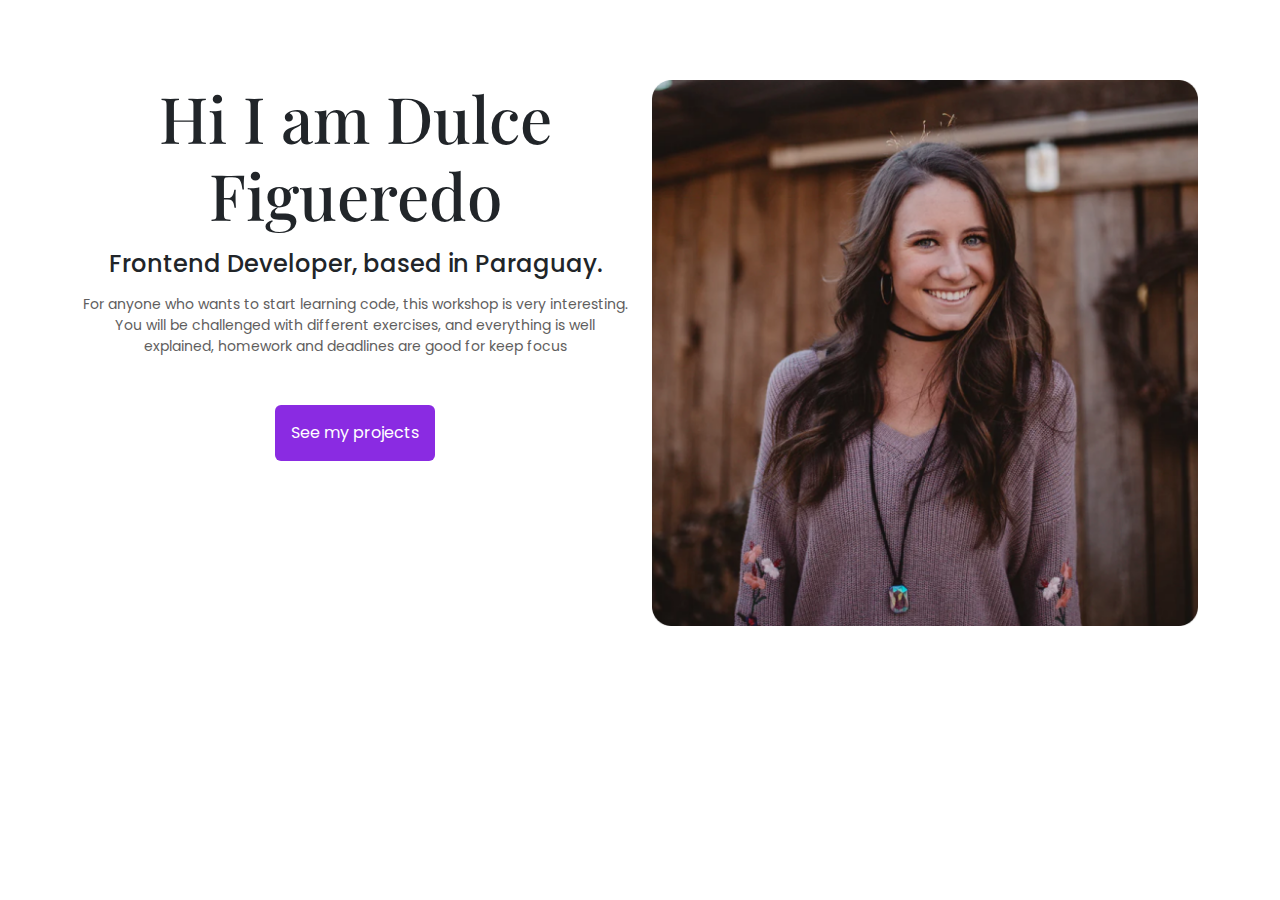
==== index.html @ ec81eaab "delete some files never uses and change the name to index" ====
<!DOCTYPE html>
<html lang="en">
  <head>
    <meta charset="UTF-8" />
    <meta name="viewport" content="width=device-width, initial-scale=1.0" />
    <link rel="stylesheet" href="css/style.css" />
    <link
      href="https://cdn.jsdelivr.net/npm/bootstrap@5.3.3/dist/css/bootstrap.min.css"
      rel="stylesheet"
      integrity="sha384-QWTKZyjpPEjISv5WaRU9OFeRpok6YctnYmDr5pNlyT2bRjXh0JMhjY6hW+ALEwIH"
      crossorigin="anonymous"
    />
    <link
      rel="stylesheet"
      href="https://cdn.jsdelivr.net/npm/bootstrap-icons@1.11.3/font/bootstrap-icons.min.css"
    />
    <link rel="preconnect" href="https://fonts.googleapis.com" />
    <link rel="preconnect" href="https://fonts.gstatic.com" crossorigin />
    <link
      href="https://fonts.googleapis.com/css2?family=Playfair+Display:ital,wght@0,400..900;1,400..900&family=Poppins:ital,wght@0,100;0,200;0,300;0,400;0,500;0,600;0,700;0,800;0,900;1,100;1,200;1,300;1,400;1,500;1,600;1,700;1,800;1,900&display=swap"
      rel="stylesheet"
    />
    <script
      src="https://cdn.jsdelivr.net/npm/bootstrap@5.3.3/dist/js/bootstrap.bundle.min.js"
      integrity="sha384-YvpcrYf0tY3lHB60NNkmXc5s9fDVZLESaAA55NDzOxhy9GkcIdslK1eN7N6jIeHz"
      crossorigin="anonymous"
    ></script>

    <title>Dulce Figueredo - About</title>
  </head>
  <body>
    <div class="container">
      <div class="row">
        <div class="col-lg-6">
          <h1 class="mb-3">Hi I am Dulce Figueredo</h1>
          <h2 class="mb-3">Frontend Developer, based in Paraguay.</h2>
          <p class="mb-5">
            For anyone who wants to start learning code, this workshop is very
            interesting. You will be challenged with different exercises, and
            everything is well explained, homework and deadlines are good for
            keep focus
          </p>
          <a href="#" title="See about projects" class="btn btn-style mb-5">See my projects</a>
        </div>
        <div class="col-lg-6">
          <img class="img-fluid" src="images/cwgI-patricia.png" alt="logo" />
        </div>
      </div>
    </div>

    <script src="js/index.js"></script>
  </body>
</html>
---- css/style.css ----
:root {
  --first-color: blueviolet;
  --secondary-color: rgb(54, 54, 245);
  --white-color: white;
  --grey-color: rgb(95, 94, 94);
  --black-color: black;
  --font-first: "Playfair Display", serif;
  --font-second: "Poppins", sans-serif;
}

* {
  margin: 0;
  padding: 0;
}

.container {
    margin-top: 80px;
}

.row {
  display: flex !important;
  justify-content: center !important;
  text-align: center !important;
}

h1 {
  font-family: var(--font-first);
  font-size: 64px !important;
  line-height: 80px;
}

h2 {
  font-family: var(--font-second);
  font-size: 24px !important;
}

p {
  font-family: var(--font-second);
  color: var(--grey-color);
  font-size: 14px;
}

.btn-style {
  background-color: var(--first-color) !important;
  color: var(--white-color) !important;
  font-family: var(--font-second) !important;
  padding: 15px !important;
}

.btn-style:hover {
  background-color: rgb(130, 70, 199) !important;
}

@media (max-width: 400px) {
  h1 {
    font-size: 30px !important;
  }

  h2 {
    font-size: 16px !important;
  }

  p {
    font-size: 12px !important;
  }

  .btn-style {
    padding: 10px !important;
  }
}
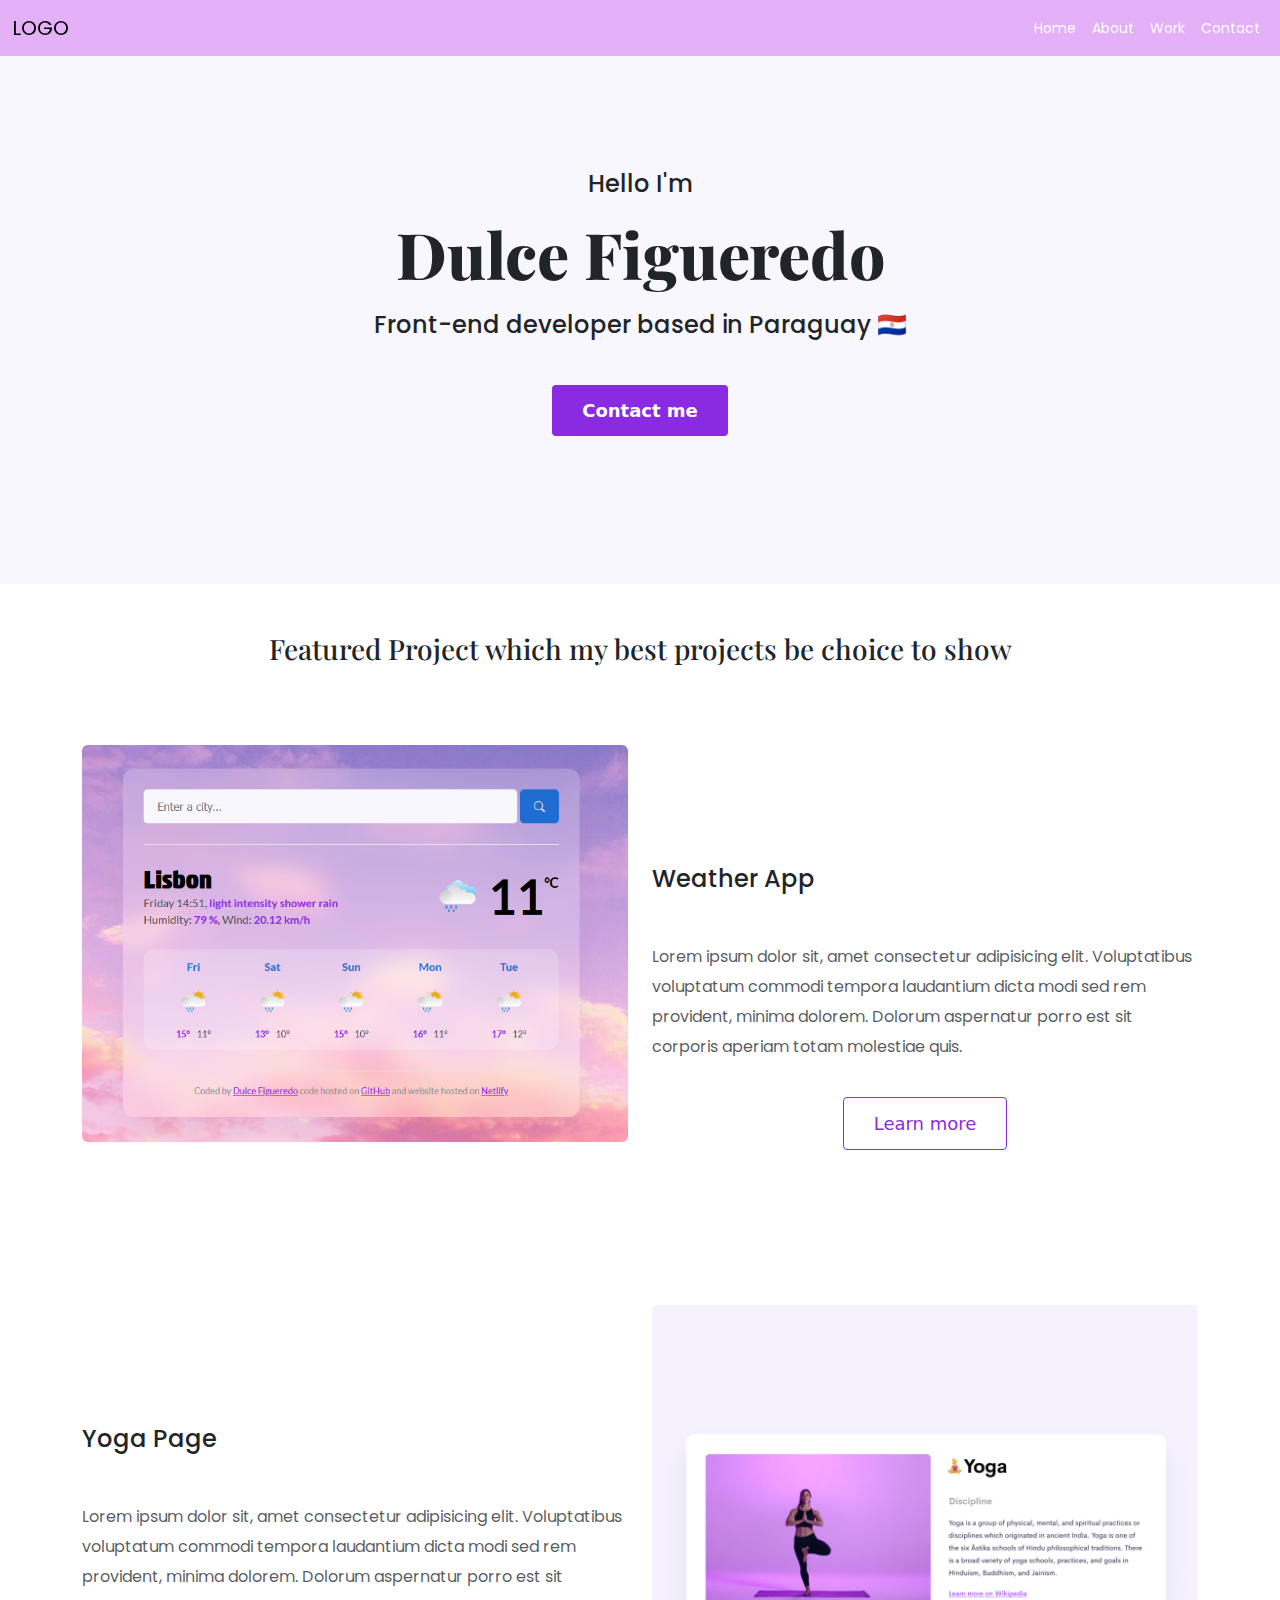
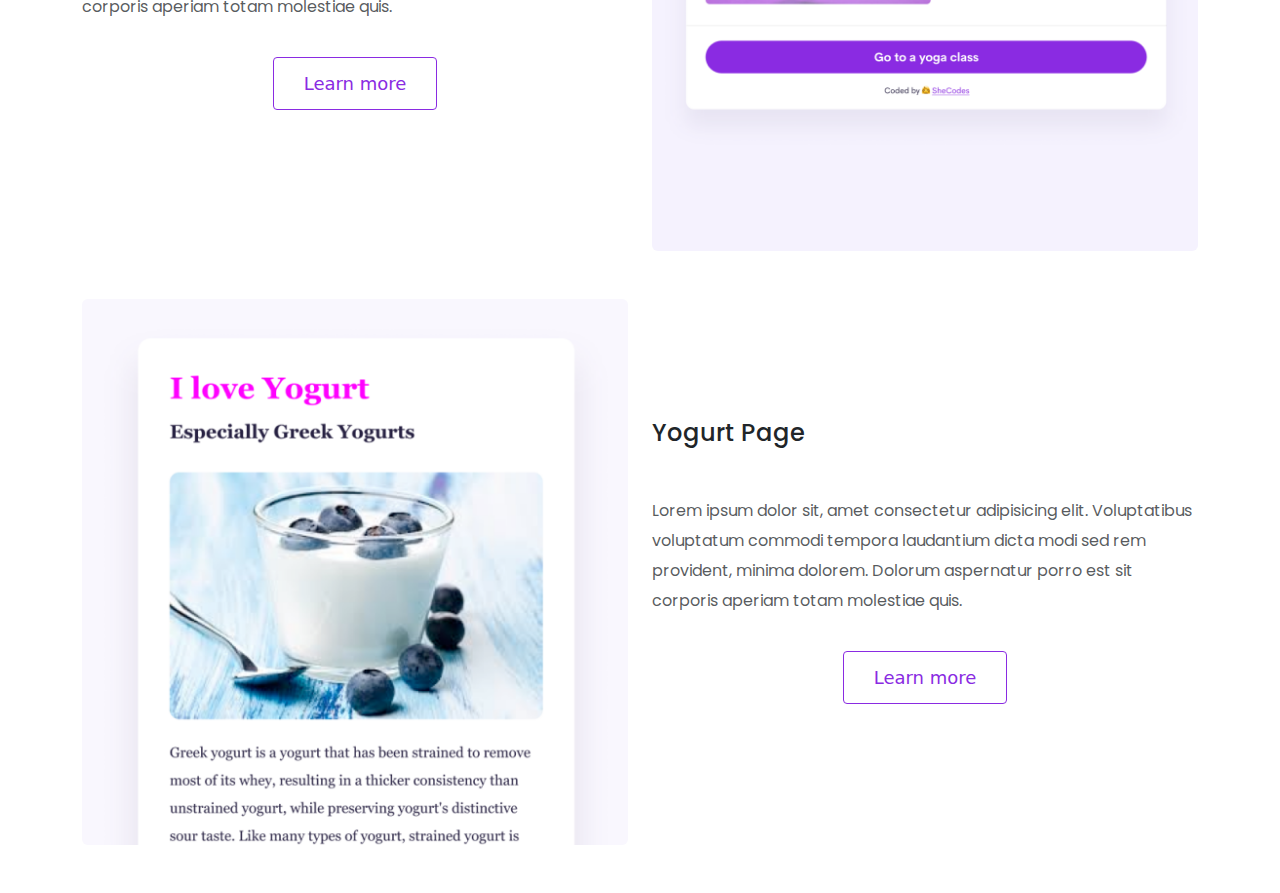
==== commit 63c3b394: "nab var was added" ====
--- a/index.html
+++ b/index.html
@@ -25,25 +25,86 @@
       integrity="sha384-YvpcrYf0tY3lHB60NNkmXc5s9fDVZLESaAA55NDzOxhy9GkcIdslK1eN7N6jIeHz"
       crossorigin="anonymous"
     ></script>
-
-    <title>Dulce Figueredo - About</title>
+    <title>Dulce Figueredo - Portfolio</title>
   </head>
   <body>
+    <nav
+      id="nav"
+      class="navbar navbar-expand-lg bg-body-tertiary fixed-top"
+    ></nav>
+
+    <div class="hero">
+      <h2>Hello I'm</h2>
+      <h1>Dulce Figueredo</h1>
+      <h2 class="mb-5">Front-end developer based in Paraguay 🇵🇾</h2>
+      <a href="/contact.html" class="btn-contact">Contact me</a>
+    </div>
+
+    <h3 class="text-center m-5">
+      Featured Project which my best projects be choice to show
+    </h3>
+
     <div class="container">
-      <div class="row">
-        <div class="col-lg-6">
-          <h1 class="mb-3">Hi I am Dulce Figueredo</h1>
-          <h2 class="mb-3">Frontend Developer, based in Paraguay.</h2>
-          <p class="mb-5">
-            For anyone who wants to start learning code, this workshop is very
-            interesting. You will be challenged with different exercises, and
-            everything is well explained, homework and deadlines are good for
-            keep focus
+      <div class="row mb-5">
+        <div class="col-md-6">
+          <img
+            class="img-fluid rounded display-none"
+            src="images/weather.png"
+            alt="Weather App"
+            title="Weather App"
+          />
+        </div>
+        <div class="col-md-6 description">
+          <h2 class="text-start mb-5">Weather App</h2>
+          <p class="paragraph text-start text-muted mb-5">
+            Lorem ipsum dolor sit, amet consectetur adipisicing elit.
+            Voluptatibus voluptatum commodi tempora laudantium dicta modi sed
+            rem provident, minima dolorem. Dolorum aspernatur porro est sit
+            corporis aperiam totam molestiae quis.
           </p>
-          <a href="#" title="See about projects" class="btn btn-style mb-5">See my projects</a>
+          <a class="btn-button" href="#" title="Weather App">Learn more</a>
         </div>
-        <div class="col-lg-6">
-          <img class="img-fluid" src="images/cwgI-patricia.png" alt="logo" />
+      </div>
+
+      <div class="row mb-5">
+        <div class="col-md-6 description">
+          <h2 class="text-start mb-5">Yoga Page</h2>
+          <p class="paragraph text-start text-muted mb-5">
+            Lorem ipsum dolor sit, amet consectetur adipisicing elit.
+            Voluptatibus voluptatum commodi tempora laudantium dicta modi sed
+            rem provident, minima dolorem. Dolorum aspernatur porro est sit
+            corporis aperiam totam molestiae quis.
+          </p>
+          <a class="btn-button" href="#" title="Yoga Page">Learn more</a>
+        </div>
+        <div class="col-md-6">
+          <img
+            class="img-fluid rounded display-none"
+            src="images/yoga.png"
+            alt="Yoga Page"
+            title="Yoga Page"
+          />
+        </div>
+      </div>
+
+      <div class="row mb-5">
+        <div class="col-md-6">
+          <img
+            class="img-fluid rounded display-none"
+            src="images/yogurt.png"
+            alt="Yogurt Page"
+            title="Yogurt Page"
+          />
+        </div>
+        <div class="col-md-6 description">
+          <h2 class="text-start mb-5">Yogurt Page</h2>
+          <p class="paragraph text-start text-muted mb-5">
+            Lorem ipsum dolor sit, amet consectetur adipisicing elit.
+            Voluptatibus voluptatum commodi tempora laudantium dicta modi sed
+            rem provident, minima dolorem. Dolorum aspernatur porro est sit
+            corporis aperiam totam molestiae quis.
+          </p>
+          <a class="btn-button" href="#" title="Yogurt Page">Learn more</a>
         </div>
       </div>
     </div>
--- a/css/style.css
+++ b/css/style.css
@@ -6,6 +6,7 @@
   --black-color: black;
   --font-first: "Playfair Display", serif;
   --font-second: "Poppins", sans-serif;
+  --nav-color: rgba(223, 159, 247, 0.8);
 }
 
 * {
@@ -13,8 +14,22 @@
   padding: 0;
 }
 
+#nav {
+  font-family: var(--font-second) !important;
+  font-size: 14px !important;
+  background: var(--nav-color) !important;
+}
+
+.nav-link {
+  color: white !important;
+}
+
 .container {
-    margin-top: 80px;
+  margin-top: 80px;
+}
+
+.content {
+  margin: 30px;
 }
 
 .row {
@@ -68,3 +83,130 @@
     padding: 10px !important;
   }
 }
+
+.contact-link {
+  padding: 30px 15px;
+  background-color: var(--nav-color);
+  border-radius: 5px;
+  border: 1px solid white;
+}
+
+i {
+  color: var(--secondary-color);
+  font-size: 24px;
+}
+
+.contact-link a {
+  font-size: 16px;
+}
+
+.contact-link a:hover {
+  color: var(--white-color);
+}
+
+@media (max-width: 1000px) {
+  .contact-link a {
+    font-size: 14px;
+  }
+}
+
+.hero {
+  text-align: center;
+  background-color: #f9f7fe;
+  padding: 160px 20px;
+}
+
+.hero h1 {
+  font-family: var(--font-first);
+  font-weight: 800 !important;
+  font-size: 96px;
+}
+
+.hero p {
+  font-size: 36px;
+  font-weight: 700;
+  font-family: var(--font-second);
+}
+
+.hero h2 {
+  font-size: 24px;
+  line-height: 2;
+  font-family: var(--font-second);
+}
+
+.btn-contact {
+  background: var(--first-color);
+  border-radius: 4px;
+  color: white;
+  font-size: 18px;
+  line-height: 27px;
+  padding: 15px 30px;
+  text-decoration: none;
+  font-weight: 600;
+}
+
+.paragraph {
+  font-size: 16px;
+  line-height: 30px;
+  font-family: "Poppins", sans-serif;
+}
+
+.btn-button {
+  color: var(--first-color);
+  border: 1px solid var(--first-color);
+  border-radius: 4px;
+  font-size: 18px;
+  line-height: 27px;
+  padding: 15px 30px;
+  text-decoration: none;
+}
+
+.btn-button:hover {
+  color: var(--secondary-color);
+  border: 1px solid var(--secondary-color);
+}
+
+.description {
+  padding: 120px 60px;
+}
+
+h3 {
+  font-family: var(--font-first);
+}
+
+@media (max-width: 500px) {
+  .hero h1 {
+    font-size: 50px !important;
+  }
+
+  .hero p {
+    font-size: 24px;
+  }
+}
+
+@media (max-width: 780px) {
+  .display-none {
+    display: none;
+  }
+
+  .description {
+    padding: 10px;
+  }
+}
+
+@media (max-width: 990px) {
+  .description {
+    padding: 0px;
+  }
+}
+
+.container-tec {
+  background-color: #f9f7fe;
+  padding-top: 30px !important;
+  padding-bottom: 30px !important;
+}
+
+.row-content {
+  max-width: 500px;
+  margin: 0 auto;
+}
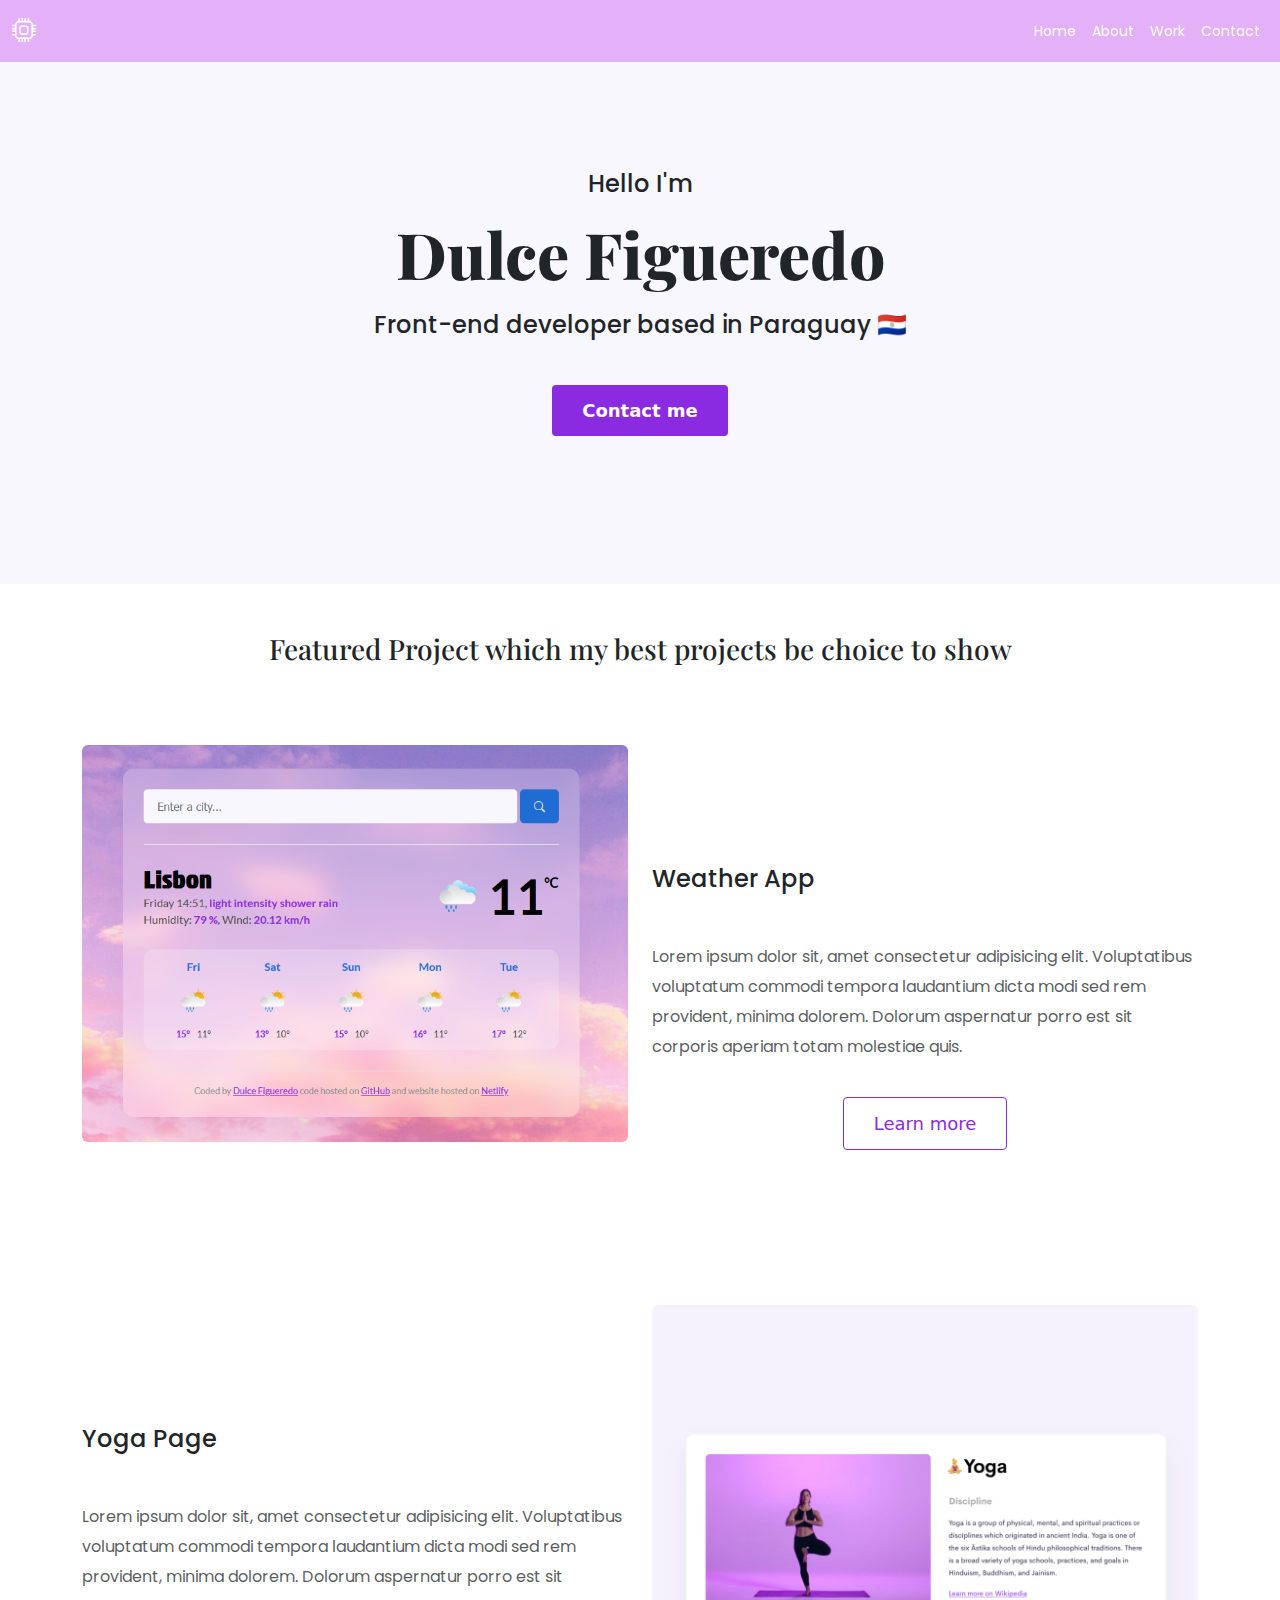
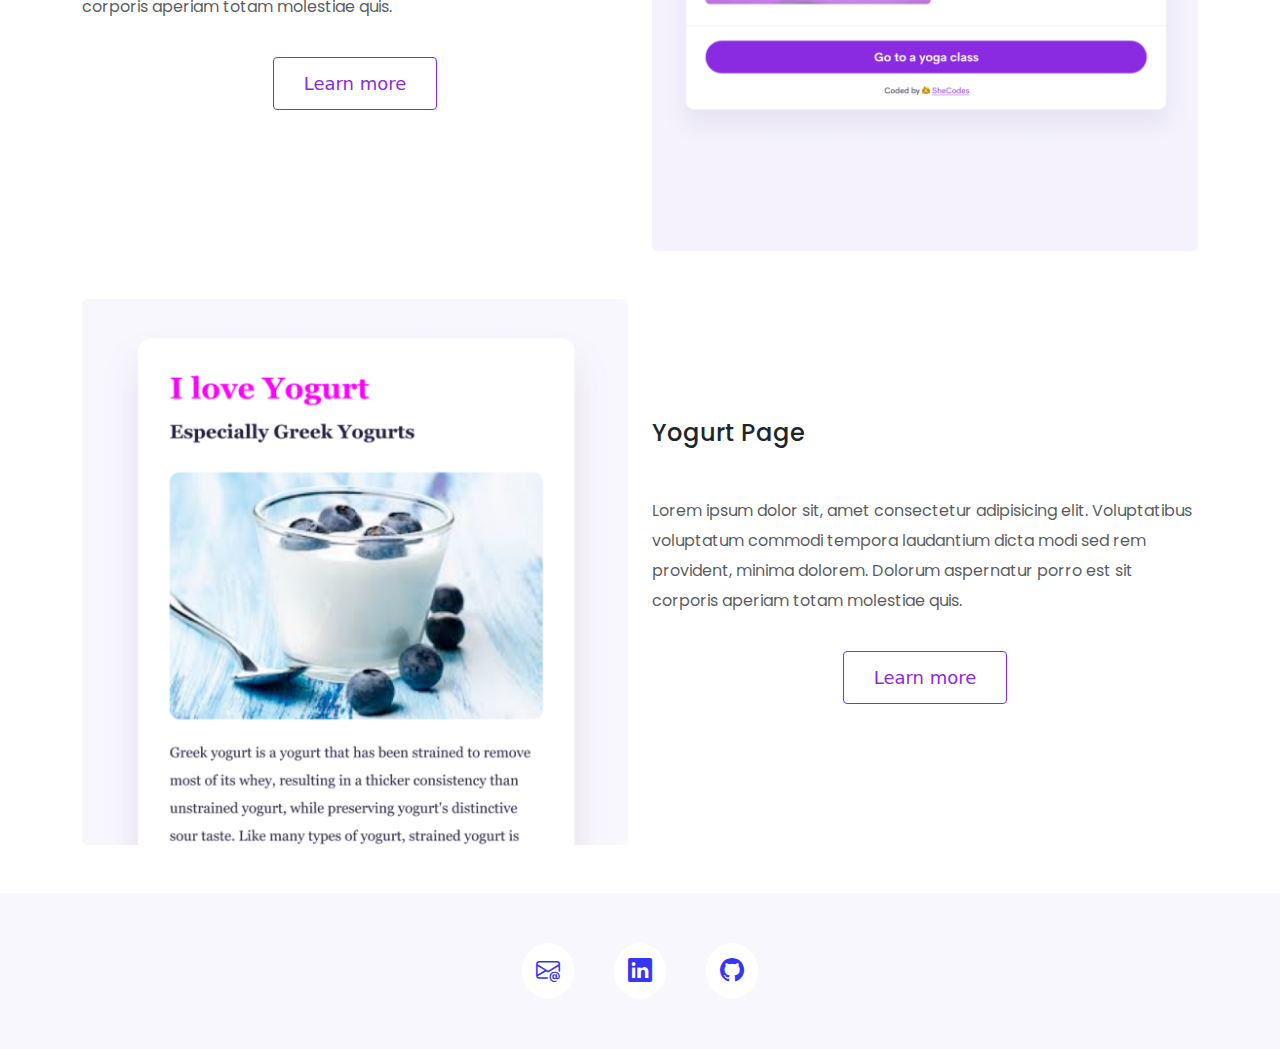
==== commit d5254bf8: "footer was added" ====
--- a/index.html
+++ b/index.html
@@ -37,7 +37,7 @@
       <h2>Hello I'm</h2>
       <h1>Dulce Figueredo</h1>
       <h2 class="mb-5">Front-end developer based in Paraguay 🇵🇾</h2>
-      <a href="/contact.html" class="btn-contact">Contact me</a>
+      <a title="Contact with me" href="/contact.html" class="btn-contact">Contact me</a>
     </div>
 
     <h3 class="text-center m-5">
@@ -109,6 +109,27 @@
       </div>
     </div>
 
+    <footer>
+      <div class="social-links d-flex justify-content-center">
+        <a
+          title="Send email"
+          class="email-link"
+          href="mailto:dulcefigueredo2252@gmail.com"
+          ><i class="bi bi-envelope-at"></i
+        ></a>
+        <a
+        title="Visit my linkedin."
+          href="https://www.linkedin.com/in/dulce-figueredo-0b941a298"
+          target="_blank"
+          ><i class="bi bi-linkedin"></i
+        ></a>
+
+        <a title="Visit my GitHub" href="https://github.com/DulcePy" target="_blank"
+          ><i class="bi bi-github"></i
+        ></a>
+      </div>
+    </footer>
+
     <script src="js/index.js"></script>
   </body>
 </html>
--- a/css/style.css
+++ b/css/style.css
@@ -174,16 +174,6 @@
   font-family: var(--font-first);
 }
 
-@media (max-width: 500px) {
-  .hero h1 {
-    font-size: 50px !important;
-  }
-
-  .hero p {
-    font-size: 24px;
-  }
-}
-
 @media (max-width: 780px) {
   .display-none {
     display: none;
@@ -210,3 +200,35 @@
   max-width: 500px;
   margin: 0 auto;
 }
+
+footer {
+  background-color: #f9f7fe;
+  padding: 50px;
+}
+
+footer .social-links a {
+  margin: 0 20px;
+  background: var(--white-color);
+  padding: 10px 14px;
+  border-radius: 50%;
+  font-size: 18px;
+  transition: all 100ms ease-in-out;
+}
+
+@media (max-width: 500px) {
+  .hero h1 {
+    font-size: 50px !important;
+  }
+
+  .hero p {
+    font-size: 24px;
+  }
+
+  footer .email-link {
+    font-size: 14px;
+  }
+}
+
+.bi-cpu {
+  color: white !important;
+}
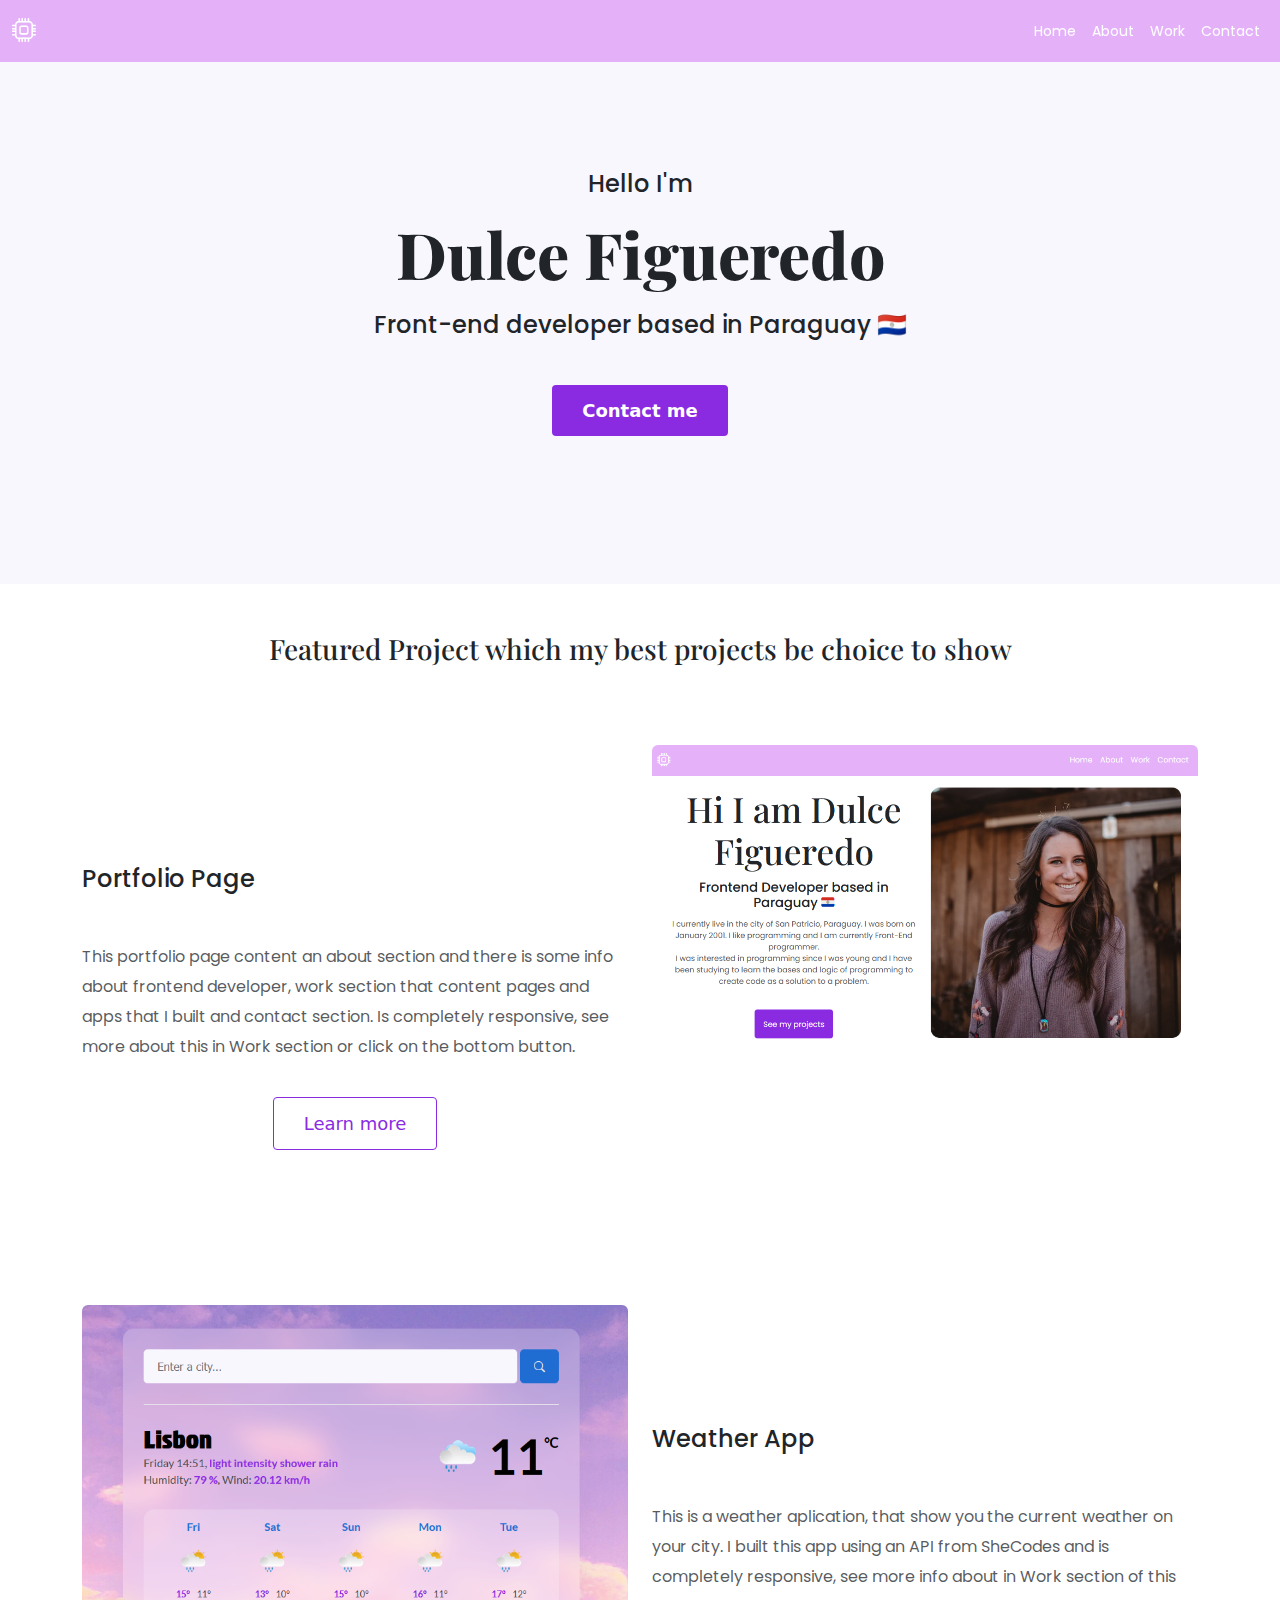
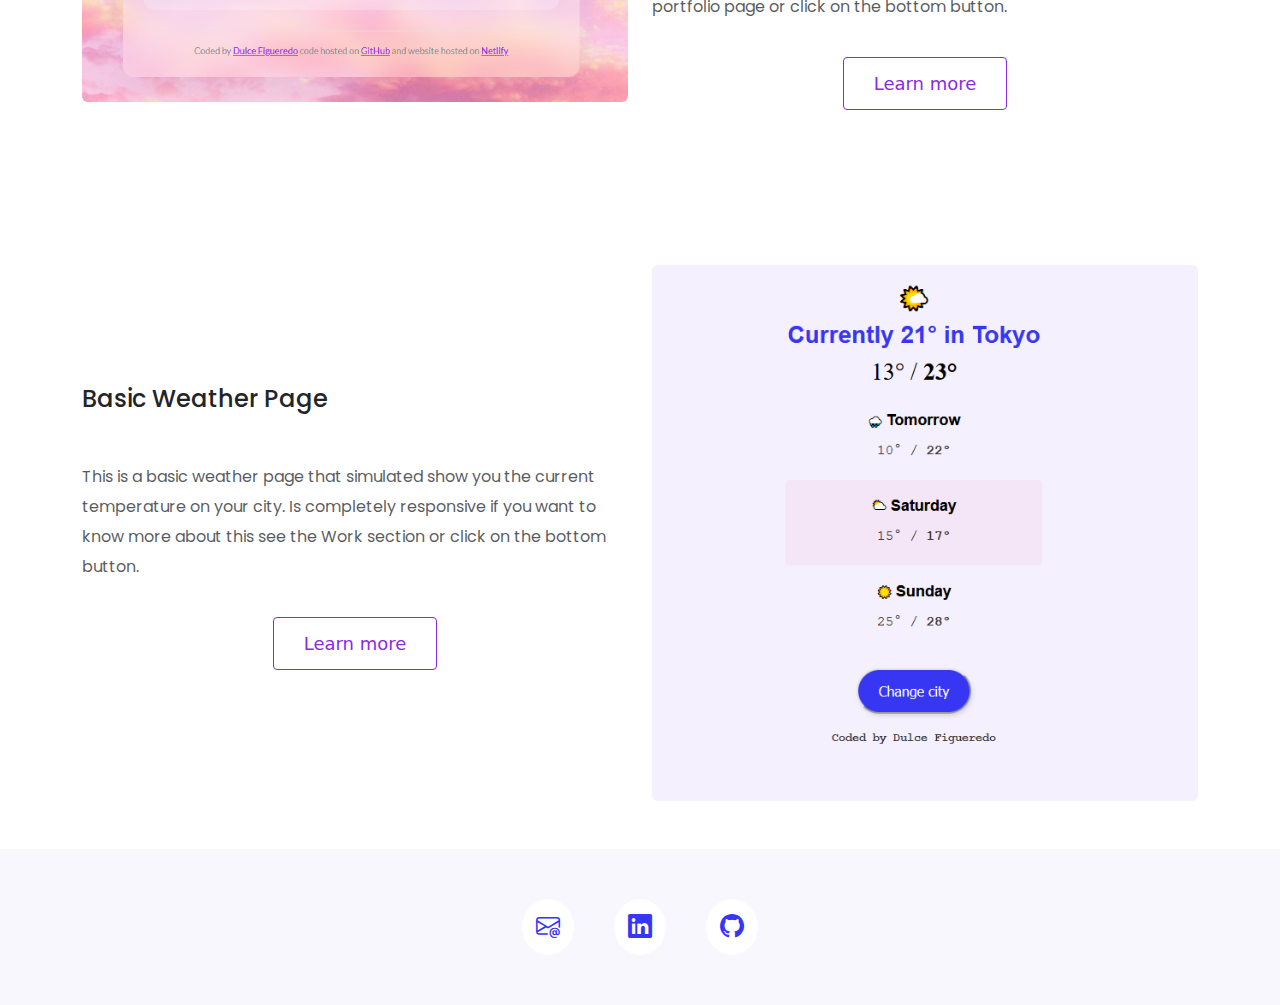
==== commit 8da19a51: "added image and description about the projects" ====
--- a/index.html
+++ b/index.html
@@ -3,6 +3,10 @@
   <head>
     <meta charset="UTF-8" />
     <meta name="viewport" content="width=device-width, initial-scale=1.0" />
+    <meta
+      name="description"
+      content="Dulce Figueredo is a Frontend developer based in Paraguay"
+    />
     <link rel="stylesheet" href="css/style.css" />
     <link
       href="https://cdn.jsdelivr.net/npm/bootstrap@5.3.3/dist/css/bootstrap.min.css"
@@ -37,7 +41,9 @@
       <h2>Hello I'm</h2>
       <h1>Dulce Figueredo</h1>
       <h2 class="mb-5">Front-end developer based in Paraguay 🇵🇾</h2>
-      <a title="Contact with me" href="/contact.html" class="btn-contact">Contact me</a>
+      <a title="Contact with me" href="/contact.html" class="btn-contact"
+        >Contact me</a
+      >
     </div>
 
     <h3 class="text-center m-5">
@@ -45,6 +51,29 @@
     </h3>
 
     <div class="container">
+      <div class="row mb-5">
+        <div class="col-md-6 description">
+          <h2 class="text-start mb-5">Portfolio Page</h2>
+          <p class="paragraph text-start text-muted mb-5">
+            This portfolio page content an about section and there is some info
+            about frontend developer, work section that content pages and apps
+            that I built and contact section. Is completely responsive, see more
+            about this in Work section or click on the bottom button.
+          </p>
+          <a class="btn-button" href="/work.html" title="Portfolio Page"
+            >Learn more</a
+          >
+        </div>
+        <div class="col-md-6">
+          <img
+            class="img-fluid rounded display-none"
+            src="images/portfolio.png"
+            alt="Portfolio Page"
+            title="Portfolio Page"
+          />
+        </div>
+      </div>
+
       <div class="row mb-5">
         <div class="col-md-6">
           <img
@@ -57,54 +86,37 @@
         <div class="col-md-6 description">
           <h2 class="text-start mb-5">Weather App</h2>
           <p class="paragraph text-start text-muted mb-5">
-            Lorem ipsum dolor sit, amet consectetur adipisicing elit.
-            Voluptatibus voluptatum commodi tempora laudantium dicta modi sed
-            rem provident, minima dolorem. Dolorum aspernatur porro est sit
-            corporis aperiam totam molestiae quis.
+            This is a weather aplication, that show you the current weather on
+            your city. I built this app using an API from SheCodes and is
+            completely responsive, see more info about in Work section of this
+            portfolio page or click on the bottom button.
           </p>
-          <a class="btn-button" href="#" title="Weather App">Learn more</a>
+          <a class="btn-button" href="/work.html" title="Weather App"
+            >Learn more</a
+          >
         </div>
       </div>
 
       <div class="row mb-5">
         <div class="col-md-6 description">
-          <h2 class="text-start mb-5">Yoga Page</h2>
+          <h2 class="text-start mb-5">Basic Weather Page</h2>
           <p class="paragraph text-start text-muted mb-5">
-            Lorem ipsum dolor sit, amet consectetur adipisicing elit.
-            Voluptatibus voluptatum commodi tempora laudantium dicta modi sed
-            rem provident, minima dolorem. Dolorum aspernatur porro est sit
-            corporis aperiam totam molestiae quis.
+            This is a basic weather page that simulated show you the current
+            temperature on your city. Is completely responsive if you want to
+            know more about this see the Work section or click on the bottom
+            button.
           </p>
-          <a class="btn-button" href="#" title="Yoga Page">Learn more</a>
+          <a class="btn-button" href="/work.html" title="Basic Weather Page"
+            >Learn more</a
+          >
         </div>
         <div class="col-md-6">
           <img
             class="img-fluid rounded display-none"
-            src="images/yoga.png"
-            alt="Yoga Page"
-            title="Yoga Page"
+            src="images/basic-weather.png"
+            alt="Basic Weather Page"
+            title="Basic Weather Page"
           />
-        </div>
-      </div>
-
-      <div class="row mb-5">
-        <div class="col-md-6">
-          <img
-            class="img-fluid rounded display-none"
-            src="images/yogurt.png"
-            alt="Yogurt Page"
-            title="Yogurt Page"
-          />
-        </div>
-        <div class="col-md-6 description">
-          <h2 class="text-start mb-5">Yogurt Page</h2>
-          <p class="paragraph text-start text-muted mb-5">
-            Lorem ipsum dolor sit, amet consectetur adipisicing elit.
-            Voluptatibus voluptatum commodi tempora laudantium dicta modi sed
-            rem provident, minima dolorem. Dolorum aspernatur porro est sit
-            corporis aperiam totam molestiae quis.
-          </p>
-          <a class="btn-button" href="#" title="Yogurt Page">Learn more</a>
         </div>
       </div>
     </div>
@@ -118,13 +130,16 @@
           ><i class="bi bi-envelope-at"></i
         ></a>
         <a
-        title="Visit my linkedin."
+          title="Visit my linkedin."
           href="https://www.linkedin.com/in/dulce-figueredo-0b941a298"
           target="_blank"
           ><i class="bi bi-linkedin"></i
         ></a>
 
-        <a title="Visit my GitHub" href="https://github.com/DulcePy" target="_blank"
+        <a
+          title="Visit my GitHub"
+          href="https://github.com/DulcePy"
+          target="_blank"
           ><i class="bi bi-github"></i
         ></a>
       </div>
